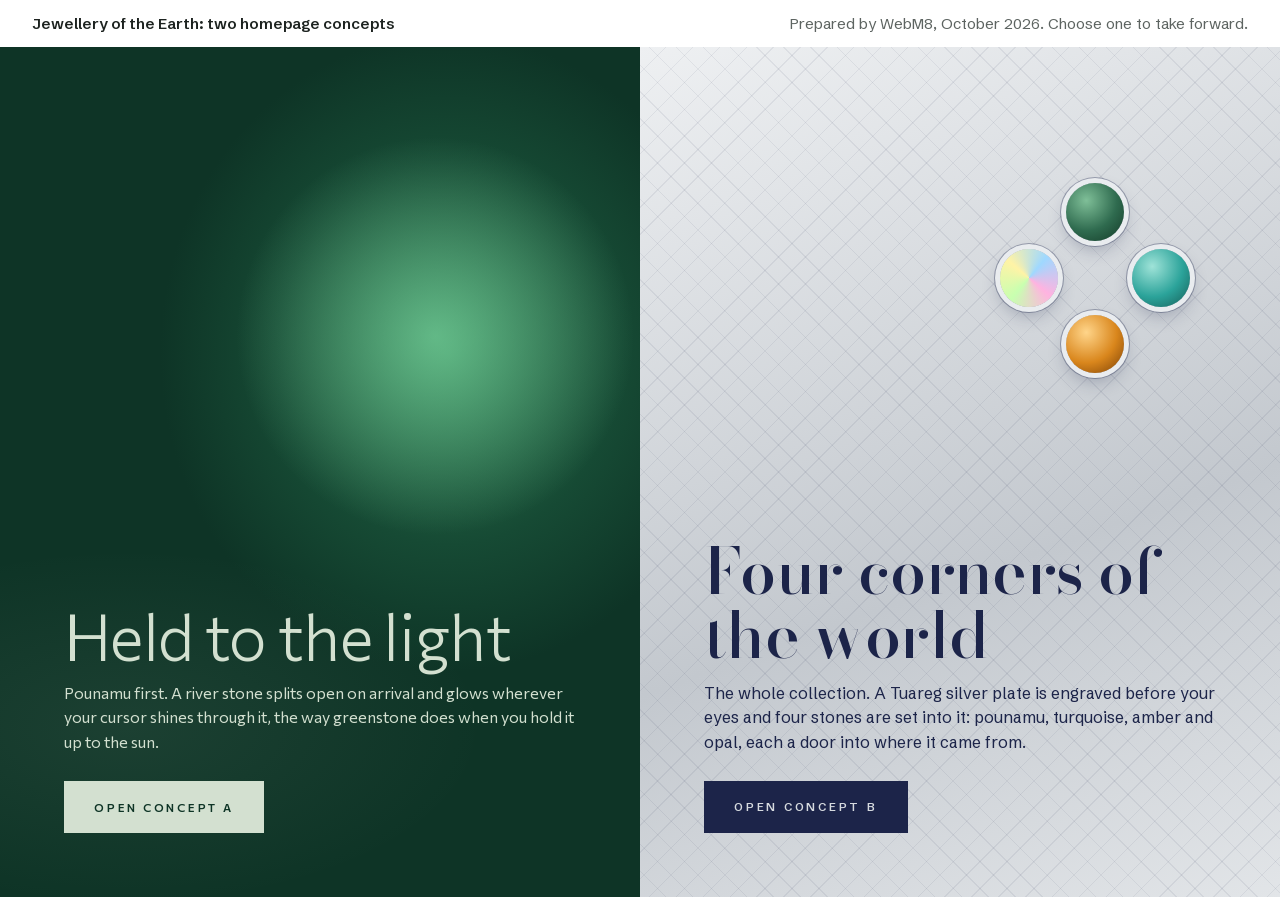
==== index.html @ 1c7ec78e "first commit" ====
<!doctype html>
<html lang="en-GB">
<head>
  <meta charset="utf-8">
  <meta name="viewport" content="width=device-width, initial-scale=1">
  <title>Jewellery of the Earth | Homepage concepts</title>
  <meta name="robots" content="noindex">
  <link rel="icon" href="data:image/svg+xml,%3Csvg xmlns='http://www.w3.org/2000/svg' viewBox='0 0 32 32'%3E%3Crect width='16' height='32' fill='%230E3426'/%3E%3Crect x='16' width='16' height='32' fill='%23D6DADF'/%3E%3C/svg%3E">
  <link rel="preload" href="shared/fonts/commissioner-var-latin.woff2" as="font" type="font/woff2" crossorigin>
  <link rel="preload" href="shared/fonts/bodoni-moda-var-latin.woff2" as="font" type="font/woff2" crossorigin>
  <link rel="stylesheet" href="shared/fonts/fonts.css">
  <style>
    :root {
      --kawakawa: #0E3426; --inanga: #D3E0D0; --glow: #8EF0B4;
      --silver: #D6DADF; --indigo: #1C2449; --pounamu: #2F6B4F; --turquoise: #2BA39A; --amber: #D9861C;
      --ease: cubic-bezier(.2, .7, .1, 1);
    }
    * { box-sizing: border-box; }
    html, body { margin: 0; }
    body { background: #fff; color: #1d2320; font-family: "Schibsted Grotesk", system-ui, sans-serif; -webkit-font-smoothing: antialiased; }
    .bar {
      display: flex; flex-wrap: wrap; justify-content: space-between; align-items: baseline; gap: 4px 24px;
      padding: 14px clamp(16px, 3vw, 32px); font-size: .95rem;
    }
    .bar strong { font-weight: 600; }
    .bar span { color: #5d6461; }
    .concepts { display: flex; min-height: calc(100svh - 50px); }
    .concept {
      position: relative; flex: 1 1 0; display: flex; flex-direction: column; justify-content: flex-end;
      overflow: hidden; text-decoration: none; isolation: isolate;
      padding: clamp(28px, 5vw, 64px); transition: flex-grow .9s var(--ease);
    }
    .concept:hover, .concept:focus-visible { flex-grow: 1.35; }
    .concept:focus-visible { outline: 3px solid var(--glow); outline-offset: -6px; }
    .concept__text { position: relative; display: grid; gap: 14px; justify-items: start; max-width: 32rem; }
    .concept h2 { margin: 0; line-height: 1; }
    .concept p { margin: 0; line-height: 1.55; max-width: 34em; }
    .open {
      display: inline-flex; align-items: center; min-height: 52px; padding: 0 30px;
      font-size: .72rem; font-weight: 600; letter-spacing: .24em; text-transform: uppercase; margin-top: 12px; transition: transform .8s var(--ease);
    }
    .concept:hover .open { transform: translateX(6px); }

    /* Concept A: polished greenstone, lit from behind */
    .a { background: var(--kawakawa); color: var(--inanga); font-family: "Commissioner", sans-serif; }
    .a::before {
      content: ""; position: absolute; inset: 0; z-index: -1;
      background:
        radial-gradient(circle at 68% 34%, rgb(142 240 180 / .55), transparent 28%),
        radial-gradient(ellipse 60% 50% at 70% 36%, #2f7a52 0%, #164a34 45%, transparent 75%),
        radial-gradient(ellipse 80% 30% at 20% 80%, rgb(211 224 208 / .07), transparent 70%),
        var(--kawakawa);
      transition: transform 1.4s var(--ease);
    }
    .a:hover::before { transform: scale(1.04); }
    .a h2 { font-size: clamp(2.6rem, 5vw, 4.6rem); font-weight: 300; font-variation-settings: "FLAR" 100, "VOLM" 0; letter-spacing: -.01em; }
    .a .open { background: var(--inanga); color: var(--kawakawa); }

    /* Concept B: engraved silver with four set stones */
    .b { background: var(--silver); color: var(--indigo); }
    .b::before {
      content: ""; position: absolute; inset: 0; z-index: -1;
      background:
        repeating-linear-gradient(135deg, transparent 0 18px, rgb(28 36 73 / .07) 18px 19px),
        repeating-linear-gradient(45deg, transparent 0 18px, rgb(28 36 73 / .07) 18px 19px),
        linear-gradient(160deg, #eef0f2, #c3c8ce 60%, #e2e5e8);
    }
    .b .stones { position: absolute; top: 16%; right: 14%; width: 190px; height: 190px; }
    .b .stones i {
      position: absolute; width: 58px; height: 58px; border-radius: 50%;
      box-shadow: 0 0 0 5px #e9ecef, 0 0 0 6px rgb(28 36 73 / .35), 0 8px 18px rgb(28 36 73 / .3);
    }
    .b .stones i:nth-child(1) { left: 66px; top: 0; background: radial-gradient(circle at 35% 30%, #7fbf98, var(--pounamu) 55%, #123826); }
    .b .stones i:nth-child(2) { right: 0; top: 66px; background: radial-gradient(circle at 35% 30%, #9fe3d8, var(--turquoise) 55%, #165c56); }
    .b .stones i:nth-child(3) { left: 66px; bottom: 0; background: radial-gradient(circle at 35% 30%, #ffd58a, var(--amber) 55%, #7a3f05); }
    .b .stones i:nth-child(4) { left: 0; top: 66px; background: conic-gradient(from 40deg, #9fd8ff, #ffb3e0, #c8ffb0, #fff3a6, #9fd8ff); }
    .b h2 { font-family: "Bodoni Moda", serif; font-size: clamp(2.6rem, 5vw, 4.6rem); font-weight: 560; font-variation-settings: "opsz" 40; letter-spacing: -.01em; }
    .b .open { background: var(--indigo); color: var(--silver); }

    @media (max-width: 760px) {
      .concepts { flex-direction: column; }
      .concept { min-height: 72svh; }
      .b .stones { top: 10%; right: 10%; transform: scale(.8); transform-origin: top right; }
    }
    @media (prefers-reduced-motion: reduce) {
      .concept, .concept::before, .open { transition: none; }
    }
  </style>
</head>
<body>
  <header class="bar">
    <strong>Jewellery of the Earth: two homepage concepts</strong>
    <span>Prepared by WebM8, October 2026. Choose one to take forward.</span>
  </header>
  <main class="concepts">
    <a class="concept a" href="design-a/">
      <div class="concept__text">
        <h2>Held to the light</h2>
        <p>Pounamu first. A river stone splits open on arrival and glows wherever your cursor shines through it, the way greenstone does when you hold it up to the sun.</p>
        <span class="open">Open concept A</span>
      </div>
    </a>
    <a class="concept b" href="design-b/">
      <div class="stones" aria-hidden="true"><i></i><i></i><i></i><i></i></div>
      <div class="concept__text">
        <h2>Four corners of the world</h2>
        <p>The whole collection. A Tuareg silver plate is engraved before your eyes and four stones are set into it: pounamu, turquoise, amber and opal, each a door into where it came from.</p>
        <span class="open">Open concept B</span>
      </div>
    </a>
  </main>
</body>
</html>
---- shared/fonts/fonts.css ----
/* Self-hosted Google Fonts (SIL Open Font License). Latin + Latin Extended,
   so te reo Māori macrons (ā ē ī ō ū) render in the brand faces. */

@font-face {
  font-family: "Commissioner";
  font-style: normal;
  font-weight: 100 900;
  font-display: swap;
  src: url("commissioner-var-latin-ext.woff2") format("woff2");
  unicode-range: U+0100-02BA, U+02BD-02C5, U+02C7-02CC, U+02CE-02D7, U+02DD-02FF, U+0304, U+0308, U+0329, U+1D00-1DBF, U+1E00-1E9F, U+1EF2-1EFF, U+2020, U+20A0-20AB, U+20AD-20C4, U+2113, U+2C60-2C7F, U+A720-A7FF;
}
@font-face {
  font-family: "Commissioner";
  font-style: normal;
  font-weight: 100 900;
  font-display: swap;
  src: url("commissioner-var-latin.woff2") format("woff2");
  unicode-range: U+0000-00FF, U+0131, U+0152-0153, U+02BB-02BC, U+02C6, U+02DA, U+02DC, U+0304, U+0308, U+0329, U+2000-206F, U+20AC, U+2122, U+2191, U+2193, U+2212, U+2215, U+FEFF, U+FFFD;
}

@font-face {
  font-family: "Bodoni Moda";
  font-style: normal;
  font-weight: 400 900;
  font-display: swap;
  src: url("bodoni-moda-var-latin-ext.woff2") format("woff2");
  unicode-range: U+0100-02BA, U+02BD-02C5, U+02C7-02CC, U+02CE-02D7, U+02DD-02FF, U+0304, U+0308, U+0329, U+1D00-1DBF, U+1E00-1E9F, U+1EF2-1EFF, U+2020, U+20A0-20AB, U+20AD-20C4, U+2113, U+2C60-2C7F, U+A720-A7FF;
}
@font-face {
  font-family: "Bodoni Moda";
  font-style: normal;
  font-weight: 400 900;
  font-display: swap;
  src: url("bodoni-moda-var-latin.woff2") format("woff2");
  unicode-range: U+0000-00FF, U+0131, U+0152-0153, U+02BB-02BC, U+02C6, U+02DA, U+02DC, U+0304, U+0308, U+0329, U+2000-206F, U+20AC, U+2122, U+2191, U+2193, U+2212, U+2215, U+FEFF, U+FFFD;
}
@font-face {
  font-family: "Bodoni Moda";
  font-style: italic;
  font-weight: 400 900;
  font-display: swap;
  src: url("bodoni-moda-italic-var-latin-ext.woff2") format("woff2");
  unicode-range: U+0100-02BA, U+02BD-02C5, U+02C7-02CC, U+02CE-02D7, U+02DD-02FF, U+0304, U+0308, U+0329, U+1D00-1DBF, U+1E00-1E9F, U+1EF2-1EFF, U+2020, U+20A0-20AB, U+20AD-20C4, U+2113, U+2C60-2C7F, U+A720-A7FF;
}
@font-face {
  font-family: "Bodoni Moda";
  font-style: italic;
  font-weight: 400 900;
  font-display: swap;
  src: url("bodoni-moda-italic-var-latin.woff2") format("woff2");
  unicode-range: U+0000-00FF, U+0131, U+0152-0153, U+02BB-02BC, U+02C6, U+02DA, U+02DC, U+0304, U+0308, U+0329, U+2000-206F, U+20AC, U+2122, U+2191, U+2193, U+2212, U+2215, U+FEFF, U+FFFD;
}

@font-face {
  font-family: "Schibsted Grotesk";
  font-style: normal;
  font-weight: 400 900;
  font-display: swap;
  src: url("schibsted-grotesk-var-latin-ext.woff2") format("woff2");
  unicode-range: U+0100-02BA, U+02BD-02C5, U+02C7-02CC, U+02CE-02D7, U+02DD-02FF, U+0304, U+0308, U+0329, U+1D00-1DBF, U+1E00-1E9F, U+1EF2-1EFF, U+2020, U+20A0-20AB, U+20AD-20C4, U+2113, U+2C60-2C7F, U+A720-A7FF;
}
@font-face {
  font-family: "Schibsted Grotesk";
  font-style: normal;
  font-weight: 400 900;
  font-display: swap;
  src: url("schibsted-grotesk-var-latin.woff2") format("woff2");
  unicode-range: U+0000-00FF, U+0131, U+0152-0153, U+02BB-02BC, U+02C6, U+02DA, U+02DC, U+0304, U+0308, U+0329, U+2000-206F, U+20AC, U+2122, U+2191, U+2193, U+2212, U+2215, U+FEFF, U+FFFD;
}
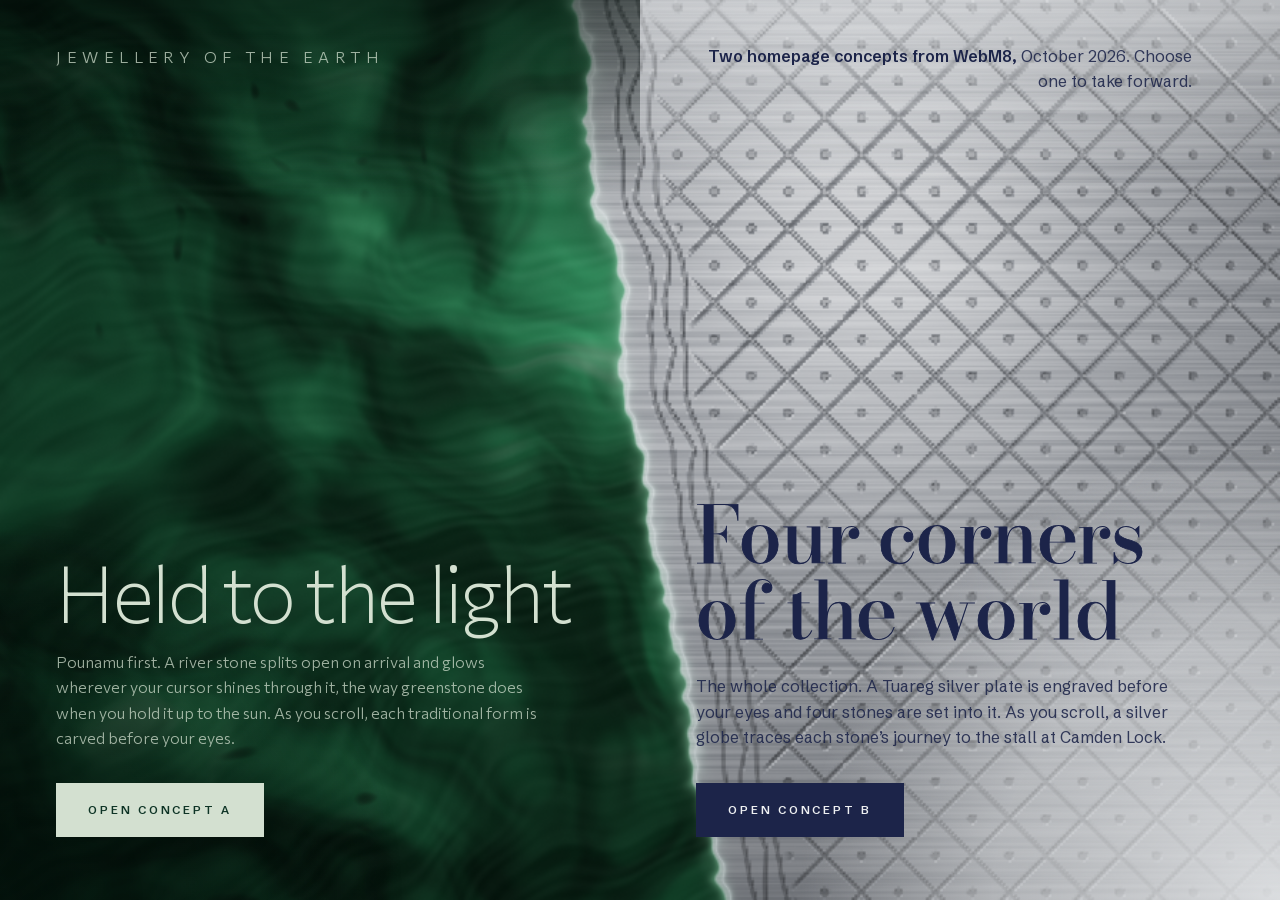
==== commit dfcb3a8d: "Merge branch 'scroll-motion' Co-Authored-By: Claude Opus 5.5 <noreply@anthropic.com>" ====
--- a/index.html
+++ b/index.html
@@ -5,106 +5,157 @@
   <meta name="viewport" content="width=device-width, initial-scale=1">
   <title>Jewellery of the Earth | Homepage concepts</title>
   <meta name="robots" content="noindex">
-  <link rel="icon" href="data:image/svg+xml,%3Csvg xmlns='http://www.w3.org/2000/svg' viewBox='0 0 32 32'%3E%3Crect width='16' height='32' fill='%230E3426'/%3E%3Crect x='16' width='16' height='32' fill='%23D6DADF'/%3E%3C/svg%3E">
+  <meta name="theme-color" content="#0E3426">
+  <link rel="icon" href="data:image/svg+xml,%3Csvg xmlns='http://www.w3.org/2000/svg' viewBox='0 0 32 32'%3E%3Cpath d='M0 0h19L13 32H0z' fill='%230E3426'/%3E%3Cpath d='M19 0h13v32H13z' fill='%23D6DADF'/%3E%3C/svg%3E">
   <link rel="preload" href="shared/fonts/commissioner-var-latin.woff2" as="font" type="font/woff2" crossorigin>
   <link rel="preload" href="shared/fonts/bodoni-moda-var-latin.woff2" as="font" type="font/woff2" crossorigin>
+  <link rel="preload" href="shared/fonts/schibsted-grotesk-var-latin.woff2" as="font" type="font/woff2" crossorigin>
   <link rel="stylesheet" href="shared/fonts/fonts.css">
+  <script>
+    document.documentElement.classList.add("js");
+    // Failsafe: show the words even if the canvas never opens.
+    setTimeout(function () { document.documentElement.classList.add("is-open"); }, 4500);
+  </script>
+  <script src="chooser.js" defer></script>
   <style>
     :root {
-      --kawakawa: #0E3426; --inanga: #D3E0D0; --glow: #8EF0B4;
-      --silver: #D6DADF; --indigo: #1C2449; --pounamu: #2F6B4F; --turquoise: #2BA39A; --amber: #D9861C;
+      --kawakawa: #0E3426; --inanga: #D3E0D0; --inanga-dim: rgb(211 224 208 / .74); --glow: #8EF0B4; --gold: #C2A46E;
+      --silver: #D6DADF; --silver-hi: #EEF0F2; --indigo: #1C2449; --indigo-soft: rgb(28 36 73 / .78);
+      --gutter: clamp(20px, 4.4vw, 72px);
       --ease: cubic-bezier(.2, .7, .1, 1);
+      --slow: cubic-bezier(.25, .1, .1, 1);
     }
     * { box-sizing: border-box; }
-    html, body { margin: 0; }
-    body { background: #fff; color: #1d2320; font-family: "Schibsted Grotesk", system-ui, sans-serif; -webkit-font-smoothing: antialiased; }
-    .bar {
-      display: flex; flex-wrap: wrap; justify-content: space-between; align-items: baseline; gap: 4px 24px;
-      padding: 14px clamp(16px, 3vw, 32px); font-size: .95rem;
+    html, body { margin: 0; height: 100%; }
+    body {
+      background: #030605; color: var(--inanga);
+      font-family: "Schibsted Grotesk", system-ui, sans-serif; -webkit-font-smoothing: antialiased;
+      overflow-x: hidden;
     }
-    .bar strong { font-weight: 600; }
-    .bar span { color: #5d6461; }
-    .concepts { display: flex; min-height: calc(100svh - 50px); }
+
+    /* One canvas behind both panels: the two materials and the seam between them. */
+    #seam { position: fixed; inset: 0; width: 100%; height: 100%; display: block; touch-action: pan-y; }
+
+    .concepts { position: relative; display: flex; min-height: 100vh; min-height: 100svh; }
     .concept {
-      position: relative; flex: 1 1 0; display: flex; flex-direction: column; justify-content: flex-end;
-      overflow: hidden; text-decoration: none; isolation: isolate;
-      padding: clamp(28px, 5vw, 64px); transition: flex-grow .9s var(--ease);
+      position: relative; flex: 1 1 0; min-width: 0; display: flex; flex-direction: column;
+      padding: clamp(24px, 3.4vw, 48px) var(--gutter) clamp(36px, 7vh, 80px);
+      text-decoration: none; isolation: isolate;
+      transition: flex-grow 1.1s var(--ease);
     }
-    .concept:hover, .concept:focus-visible { flex-grow: 1.35; }
-    .concept:focus-visible { outline: 3px solid var(--glow); outline-offset: -6px; }
-    .concept__text { position: relative; display: grid; gap: 14px; justify-items: start; max-width: 32rem; }
-    .concept h2 { margin: 0; line-height: 1; }
-    .concept p { margin: 0; line-height: 1.55; max-width: 34em; }
+    .concept:hover, .concept:focus-visible { flex-grow: 1.42; }
+    .concept:focus-visible { outline: none; }
+    .concept:focus-visible .open { outline: 1px solid currentColor; outline-offset: 6px; }
+
+    /* Scrims keep the words legible over the materials. */
+    .concept::before { content: ""; position: absolute; inset: 0; z-index: -1; pointer-events: none; transition: opacity 1.8s var(--slow) .6s; }
+    .js:not(.is-open) .concept::before { opacity: 0; }
+    .a::before { background: radial-gradient(ellipse 90% 60% at 0% 100%, rgb(2 14 9 / .78), transparent 70%), linear-gradient(rgb(2 14 9 / .5), transparent 22%); }
+    .b::before { background: radial-gradient(ellipse 100% 68% at 100% 100%, rgb(238 240 242 / .86), rgb(238 240 242 / .5) 45%, transparent 75%), linear-gradient(rgb(238 240 242 / .55), transparent 22%); }
+
+    .concept__top { display: flex; align-items: baseline; justify-content: space-between; gap: 16px; margin-bottom: auto; font-size: .8125rem; line-height: 1.5; }
+    .wordmark { margin: 0; font-size: .75rem; font-weight: 500; letter-spacing: .34em; text-transform: uppercase; color: var(--inanga); }
+    .brief { margin: 0 0 0 auto; max-width: 22rem; text-align: right; color: var(--indigo-soft); }
+    .brief strong { font-weight: 600; color: var(--indigo); }
+
+    .concept__text { display: grid; justify-items: start; gap: 18px; max-width: 34rem; padding-top: 18vh; }
+    .b .concept__text { margin-left: auto; }
+    .concept h2 { margin: 0; line-height: .98; text-wrap: balance; }
+    .concept p { margin: 0; max-width: 31em; line-height: 1.6; font-size: 1rem; text-wrap: pretty; }
     .open {
-      display: inline-flex; align-items: center; min-height: 52px; padding: 0 30px;
-      font-size: .72rem; font-weight: 600; letter-spacing: .24em; text-transform: uppercase; margin-top: 12px; transition: transform .8s var(--ease);
+      display: inline-flex; align-items: center; min-height: 54px; padding: 0 32px; margin-top: 14px;
+      font-size: .72rem; font-weight: 600; letter-spacing: .24em; text-transform: uppercase;
+      transition: background-color .6s var(--slow), color .6s var(--slow);
     }
-    .concept:hover .open { transform: translateX(6px); }
 
-    /* Concept A: polished greenstone, lit from behind */
-    .a { background: var(--kawakawa); color: var(--inanga); font-family: "Commissioner", sans-serif; }
-    .a::before {
-      content: ""; position: absolute; inset: 0; z-index: -1;
+    /* A: Commissioner, carved (FLAR) once the seam opens. */
+    .a { color: var(--inanga); }
+    .a h2 {
+      font-family: "Commissioner", sans-serif; font-weight: 200; letter-spacing: -.035em;
+      font-size: clamp(2.8rem, 1.2rem + 4.6vw, 6.4rem); font-variation-settings: "FLAR" 100, "VOLM" 0;
+    }
+    .a p { color: var(--inanga-dim); font-family: "Commissioner", sans-serif; font-weight: 330; }
+    .a .open { background: var(--inanga); color: var(--kawakawa); }
+    .a:hover .open, .a:focus-visible .open { background: var(--gold); }
+
+    /* B: Bodoni Moda, engraved in outline then inked. */
+    .b { color: var(--indigo); }
+    .b h2 {
+      font-family: "Bodoni Moda", serif; font-weight: 500; letter-spacing: -.015em;
+      font-size: clamp(2.8rem, 1.2rem + 4.6vw, 6.4rem); font-variation-settings: "opsz" 72;
+    }
+    .b p { color: rgb(28 36 73 / .88); }
+    .b .open { background: var(--indigo); color: var(--silver-hi); }
+    .b:hover .open, .b:focus-visible .open { background: #2b3870; }
+
+    /* The other concept steps back while one is chosen. */
+    .concepts:hover .concept:not(:hover) .concept__text { opacity: .5; }
+    .concept__text { transition: opacity .8s var(--slow); }
+
+    /* Arrival: the words come in once the seam has opened. A's title is
+       carved (FLAR), B's is engraved in outline and then inked. */
+    .a h2 { transition: opacity 1.2s var(--slow) .2s, font-variation-settings 2.8s var(--slow) .5s, letter-spacing 2.8s var(--slow) .3s; }
+    .js .b h2 {
+      color: transparent; padding-bottom: .08em; -webkit-text-stroke: .8px transparent;
+      background: linear-gradient(var(--indigo), var(--indigo)) 0 0 / 100% 100% no-repeat;
+      -webkit-background-clip: text; background-clip: text;
+      transition: opacity .6s var(--slow) .2s, background-size 2s cubic-bezier(.6, 0, .2, 1) .9s, -webkit-text-stroke-color 1.2s var(--slow) 2.7s;
+    }
+    .concept p { transition: opacity 1.4s var(--slow) 1.1s; }
+    .open { transition: opacity 1.4s var(--slow) 1.4s, background-color .6s var(--slow), color .6s var(--slow); }
+    .concept__top { transition: opacity 1.6s var(--slow) 1.6s; }
+    .js:not(.is-open) .a h2 { opacity: 0; font-variation-settings: "FLAR" 0, "VOLM" 0; letter-spacing: .01em; }
+    .js:not(.is-open) .b h2 { opacity: 0; background-size: 0% 100%; -webkit-text-stroke-color: var(--indigo); }
+    .js:not(.is-open) .concept p, .js:not(.is-open) .open, .js:not(.is-open) .concept__top { opacity: 0; }
+
+    /* Without WebGL each panel paints its own material. */
+    .no-gl #seam { display: none; }
+    .no-gl .a, html:not(.js) .a {
       background:
-        radial-gradient(circle at 68% 34%, rgb(142 240 180 / .55), transparent 28%),
+        radial-gradient(circle at 68% 34%, rgb(142 240 180 / .5), transparent 28%),
         radial-gradient(ellipse 60% 50% at 70% 36%, #2f7a52 0%, #164a34 45%, transparent 75%),
-        radial-gradient(ellipse 80% 30% at 20% 80%, rgb(211 224 208 / .07), transparent 70%),
         var(--kawakawa);
-      transition: transform 1.4s var(--ease);
     }
-    .a:hover::before { transform: scale(1.04); }
-    .a h2 { font-size: clamp(2.6rem, 5vw, 4.6rem); font-weight: 300; font-variation-settings: "FLAR" 100, "VOLM" 0; letter-spacing: -.01em; }
-    .a .open { background: var(--inanga); color: var(--kawakawa); }
-
-    /* Concept B: engraved silver with four set stones */
-    .b { background: var(--silver); color: var(--indigo); }
-    .b::before {
-      content: ""; position: absolute; inset: 0; z-index: -1;
+    .no-gl .b, html:not(.js) .b {
       background:
         repeating-linear-gradient(135deg, transparent 0 18px, rgb(28 36 73 / .07) 18px 19px),
         repeating-linear-gradient(45deg, transparent 0 18px, rgb(28 36 73 / .07) 18px 19px),
         linear-gradient(160deg, #eef0f2, #c3c8ce 60%, #e2e5e8);
     }
-    .b .stones { position: absolute; top: 16%; right: 14%; width: 190px; height: 190px; }
-    .b .stones i {
-      position: absolute; width: 58px; height: 58px; border-radius: 50%;
-      box-shadow: 0 0 0 5px #e9ecef, 0 0 0 6px rgb(28 36 73 / .35), 0 8px 18px rgb(28 36 73 / .3);
-    }
-    .b .stones i:nth-child(1) { left: 66px; top: 0; background: radial-gradient(circle at 35% 30%, #7fbf98, var(--pounamu) 55%, #123826); }
-    .b .stones i:nth-child(2) { right: 0; top: 66px; background: radial-gradient(circle at 35% 30%, #9fe3d8, var(--turquoise) 55%, #165c56); }
-    .b .stones i:nth-child(3) { left: 66px; bottom: 0; background: radial-gradient(circle at 35% 30%, #ffd58a, var(--amber) 55%, #7a3f05); }
-    .b .stones i:nth-child(4) { left: 0; top: 66px; background: conic-gradient(from 40deg, #9fd8ff, #ffb3e0, #c8ffb0, #fff3a6, #9fd8ff); }
-    .b h2 { font-family: "Bodoni Moda", serif; font-size: clamp(2.6rem, 5vw, 4.6rem); font-weight: 560; font-variation-settings: "opsz" 40; letter-spacing: -.01em; }
-    .b .open { background: var(--indigo); color: var(--silver); }
 
     @media (max-width: 760px) {
       .concepts { flex-direction: column; }
-      .concept { min-height: 72svh; }
-      .b .stones { top: 10%; right: 10%; transform: scale(.8); transform-origin: top right; }
+      .concept { min-height: 50svh; padding-top: 22px; padding-bottom: 32px; }
+      .concept__text { padding-top: 28px; }
+      .concept:hover, .concept:focus-visible { flex-grow: 1.18; }
+      .a::before { background: linear-gradient(to top, rgb(2 14 9 / .8), transparent 70%), linear-gradient(rgb(2 14 9 / .55), transparent 30%); }
+      .b::before { background: linear-gradient(to top, rgb(238 240 242 / .86), rgb(238 240 242 / .55) 75%, rgb(238 240 242 / .2)); }
+      .b .concept__top { order: 2; margin: 28px 0 0; }
+      .b .concept__text { margin-left: 0; margin-top: auto; }
+      .brief { text-align: left; margin: 0; }
+      .concept p { font-size: .9375rem; }
     }
     @media (prefers-reduced-motion: reduce) {
-      .concept, .concept::before, .open { transition: none; }
+      *, *::before, *::after { animation-duration: 0s !important; animation-delay: 0s !important; transition-duration: 0s !important; transition-delay: 0s !important; }
     }
   </style>
 </head>
 <body>
-  <header class="bar">
-    <strong>Jewellery of the Earth: two homepage concepts</strong>
-    <span>Prepared by WebM8, October 2026. Choose one to take forward.</span>
-  </header>
+  <canvas id="seam" aria-hidden="true"></canvas>
   <main class="concepts">
     <a class="concept a" href="design-a/">
+      <div class="concept__top"><p class="wordmark">Jewellery of the Earth</p></div>
       <div class="concept__text">
         <h2>Held to the light</h2>
-        <p>Pounamu first. A river stone splits open on arrival and glows wherever your cursor shines through it, the way greenstone does when you hold it up to the sun.</p>
+        <p>Pounamu first. A river stone splits open on arrival and glows wherever your cursor shines through it, the way greenstone does when you hold it up to the sun. As you scroll, each traditional form is carved before your eyes.</p>
         <span class="open">Open concept A</span>
       </div>
     </a>
     <a class="concept b" href="design-b/">
-      <div class="stones" aria-hidden="true"><i></i><i></i><i></i><i></i></div>
+      <div class="concept__top"><p class="brief"><strong>Two homepage concepts from WebM8,</strong> October 2026. Choose one to take forward.</p></div>
       <div class="concept__text">
         <h2>Four corners of the world</h2>
-        <p>The whole collection. A Tuareg silver plate is engraved before your eyes and four stones are set into it: pounamu, turquoise, amber and opal, each a door into where it came from.</p>
+        <p>The whole collection. A Tuareg silver plate is engraved before your eyes and four stones are set into it. As you scroll, a silver globe traces each stone’s journey to the stall at Camden Lock.</p>
         <span class="open">Open concept B</span>
       </div>
     </a>
